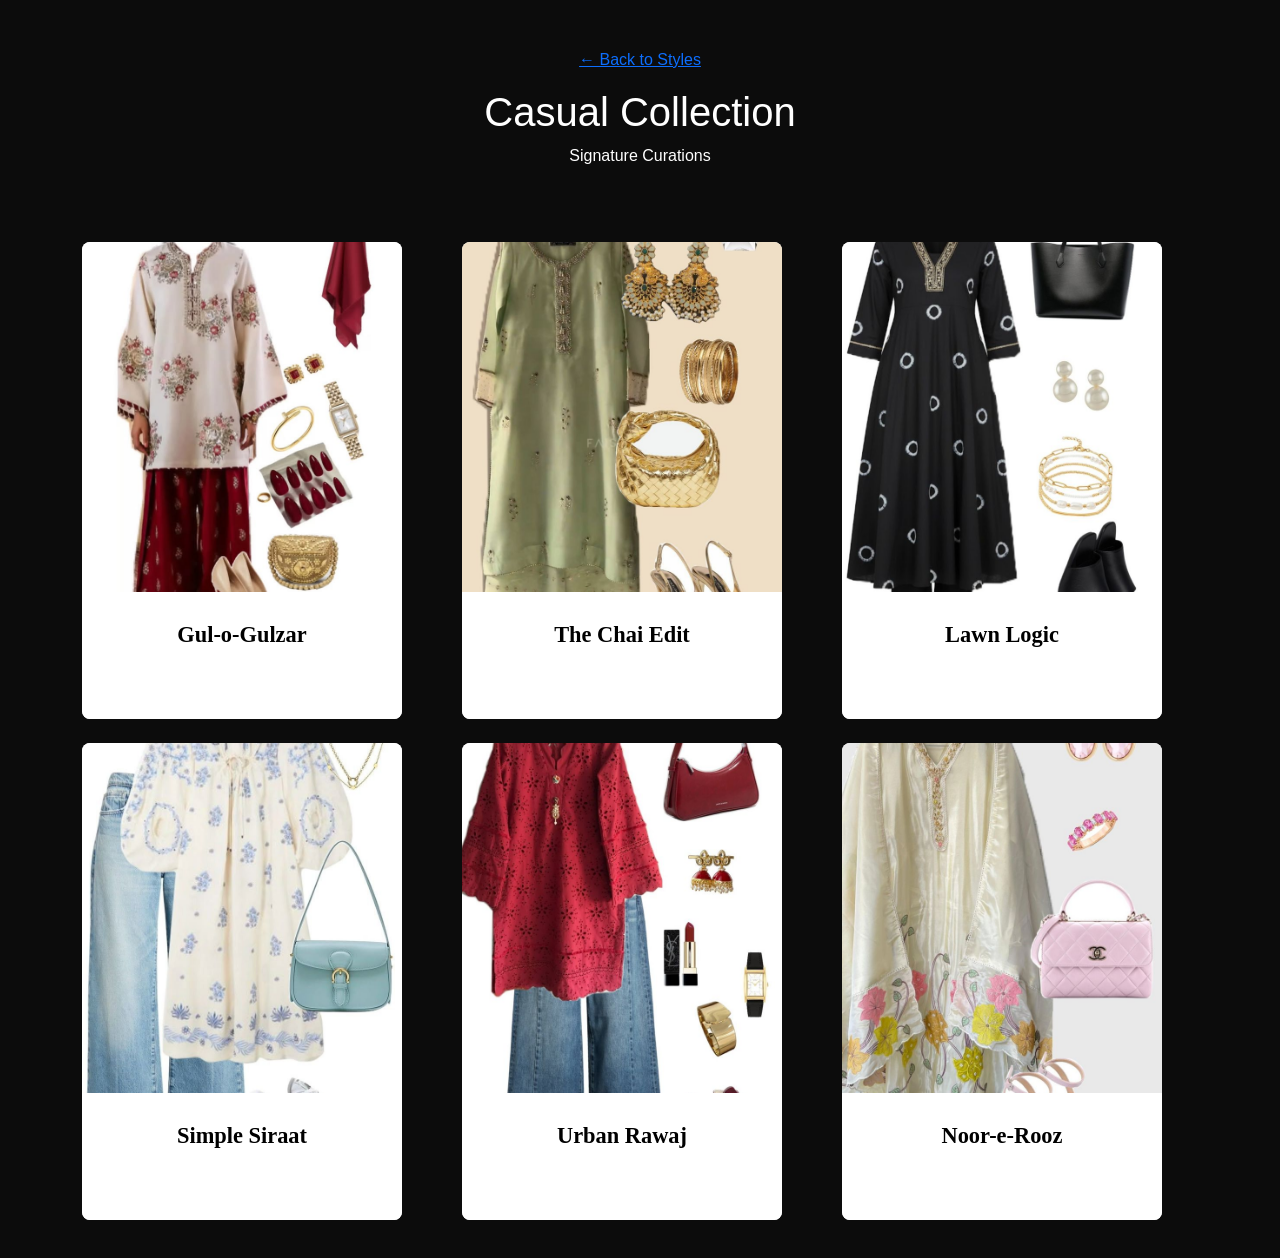
==== casual.html @ 70c7e0b5 "Added casual clothes" ====
<!DOCTYPE html>
<html lang="en">
<head>
    <meta charset="UTF-8">
    <meta name="viewport" content="width=device-width, initial-scale=1.0">
    <title>Formal Collection | Noir & Bloom</title>
    <link href="https://cdn.jsdelivr.net/npm/bootstrap@5.3.0/dist/css/bootstrap.min.css" rel="stylesheet">
    <link href="https://fonts.googleapis.com/css2?family=Syne:wght@700;800&display=swap" rel="stylesheet">
    <link rel="stylesheet" href="style.css">
</head>
<body>

    <header class="py-5 text-center">
        <a href="index.html" class="back-link">← Back to Styles</a>
        <h1 class="main-title mt-3">Casual Collection</h1>
        <p class="subtitle">Signature Curations</p>
    </header>

    <div class="container pb-5">
        <div class="row g-4">
            
           <div class="col-12 col-md-4">
                <div class="card vibe-card">
                    <div class="image-container">
                        <img src="images/gulzaar.jpg" alt="Look 1">
                    </div>
                    <div class="card-body">
                        <h5 class="card-title">Gul-o-Gulzar</h5>
                    </div>
                </div>
            </div>

           <div class="col-12 col-md-4">
                <div class="card vibe-card">
                    <div class="image-container">
                        <img src="images/embroided long mexi.jpg" alt="Look 2">
                    </div>
                    <div class="card-body">
                        <h5 class="card-title">The Chai Edit</h5>
                    </div>
                </div>
            </div>

            <div class="col-12 col-md-4">
                <div class="card vibe-card">
                    <div class="image-container">
                        <img src="images/lawn.jpeg" alt="Look 3">
                    </div>
                    <div class="card-body">
                        <h5 class="card-title">Lawn Logic</h5>
                    </div>
                </div>
            </div>

           <div class="col-12 col-md-4">
                <div class="card vibe-card">
                    <div class="image-container">
                        <img src="images/seerat.jpg" alt="Look 4">
                    </div>
                    <div class="card-body">
                        <h5 class="card-title">Simple Siraat</h5>
                    </div>
                </div>
            </div>

           <div class="col-12 col-md-4">
                <div class="card vibe-card">
                    <div class="image-container">
                        <img src="images/urban.jpeg" alt="Look 4">
                    </div>
                    <div class="card-body">
                        <h5 class="card-title">Urban Rawaj</h5>
                    </div>
                </div>
            </div>

            <div class="col-12 col-md-4">
                <div class="card vibe-card">
                    <div class="image-container">
                        <img src="images/noor.jpeg" alt="Look 4">
                    </div>
                    <div class="card-body">
                        <h5 class="card-title">Noor-e-Rooz</h5>
                    </div>
                </div>
            </div>

            </div>
    </div>

</body>
</html>
---- style.css ----
/* Global */
body {
    font-family: 'Inter', sans-serif;
    background-color: #0d0d0d;
    color: #fff;
    overflow-x: hidden;
}

/* Navbar */
.navbar {
    background: rgba(0,0,0,0.7);
    backdrop-filter: blur(10px);
}

.navbar-brand {
    font-family: 'Playfair Display', serif;
    font-size: 1.6rem;
    letter-spacing: 2px;
}

/* Hero */
.hero {
    height: 100vh;
    background: linear-gradient(rgba(0,0,0,0.6), rgba(0,0,0,0.8)),
                url('images/showroom.png');
    background-size: cover;
    background-position: center;
}

.hero h1 {
    font-family: 'Playfair Display', serif;
    font-weight: 700;
}

/* Section Title */
.section-title {
    font-family: 'Playfair Display', serif;
    font-size: 2.5rem;
    color: #f5f5f5;
}

/* Vibe Cards */
/* Vibe cards spacing fix */
#vibes .row {
    display: flex;
    justify-content: center;
    gap: 40px;   /* 👈 controls space between cards */
    flex-wrap: wrap;
}

/* Card width control for balance */
.vibe-card {
    font-family: 'Franklin Gothic Medium', 'Arial Narrow', Arial, sans-serif;
    width: 320px;
    margin: 10px 0;
}

.vibe-card img {
    height: 250px;
    object-fit: cover;
}

.vibe-card:hover {
    transform: translateY(-12px);
    transition: 0.3s ease;
}

/* Buttons */
.btn-dark {
    background: #000;
    border: 1px solid #fff;
}

/* Footer */
.footer {
    background: #000;
    font-size: 0.9rem;
    opacity: 0.8;
}

/*Outfit */
/* General Page Setup */
body {
    background-color: #0c0c0c; /* Deep black background */
    color: #ffffff;
    font-family: 'Segoe UI', Tahoma, Geneva, Verdana, sans-serif;
    margin: 0;
    padding: 0;
}

/* Card Container */
.vibe-card {
  font-family: 'Playfair Display', serif;
    background-color: #ffffff;
    border: none;
    border-radius: 8px;
    overflow: hidden;
    height: 100%;
    display: flex;
    flex-direction: column;
}

/* Image Handling */
.image-container {
    width: 100%;
    height: 350px; /* Adjust height to match your photo style */
    overflow: hidden;
}

.image-container img {
    width: 100%;
    height: 100%;
    object-fit: cover; /* Ensures images don't stretch */
}

/* Card Content Area */
.vibe-card .card-body {
    padding: 30px 20px;
    text-align: center;
    background-color: #ffffff;
}

.card-title {
    color: #000000;
    font-weight: 700;
    font-size: 1.4rem;
    margin-bottom: 20px;
}

/* The Black "Explore" Button */
.btn-explore {
    display: inline-block;
    background-color: #000000;
    color: #ffffff;
    padding: 10px 30px;
    text-decoration: none;
    font-weight: bold;
    border-radius: 6px;
    font-size: 0.9rem;
    transition: background 0.3s ease;
}

.btn-explore:hover {
    background-color: #333333;
    color: #ffffff;
}
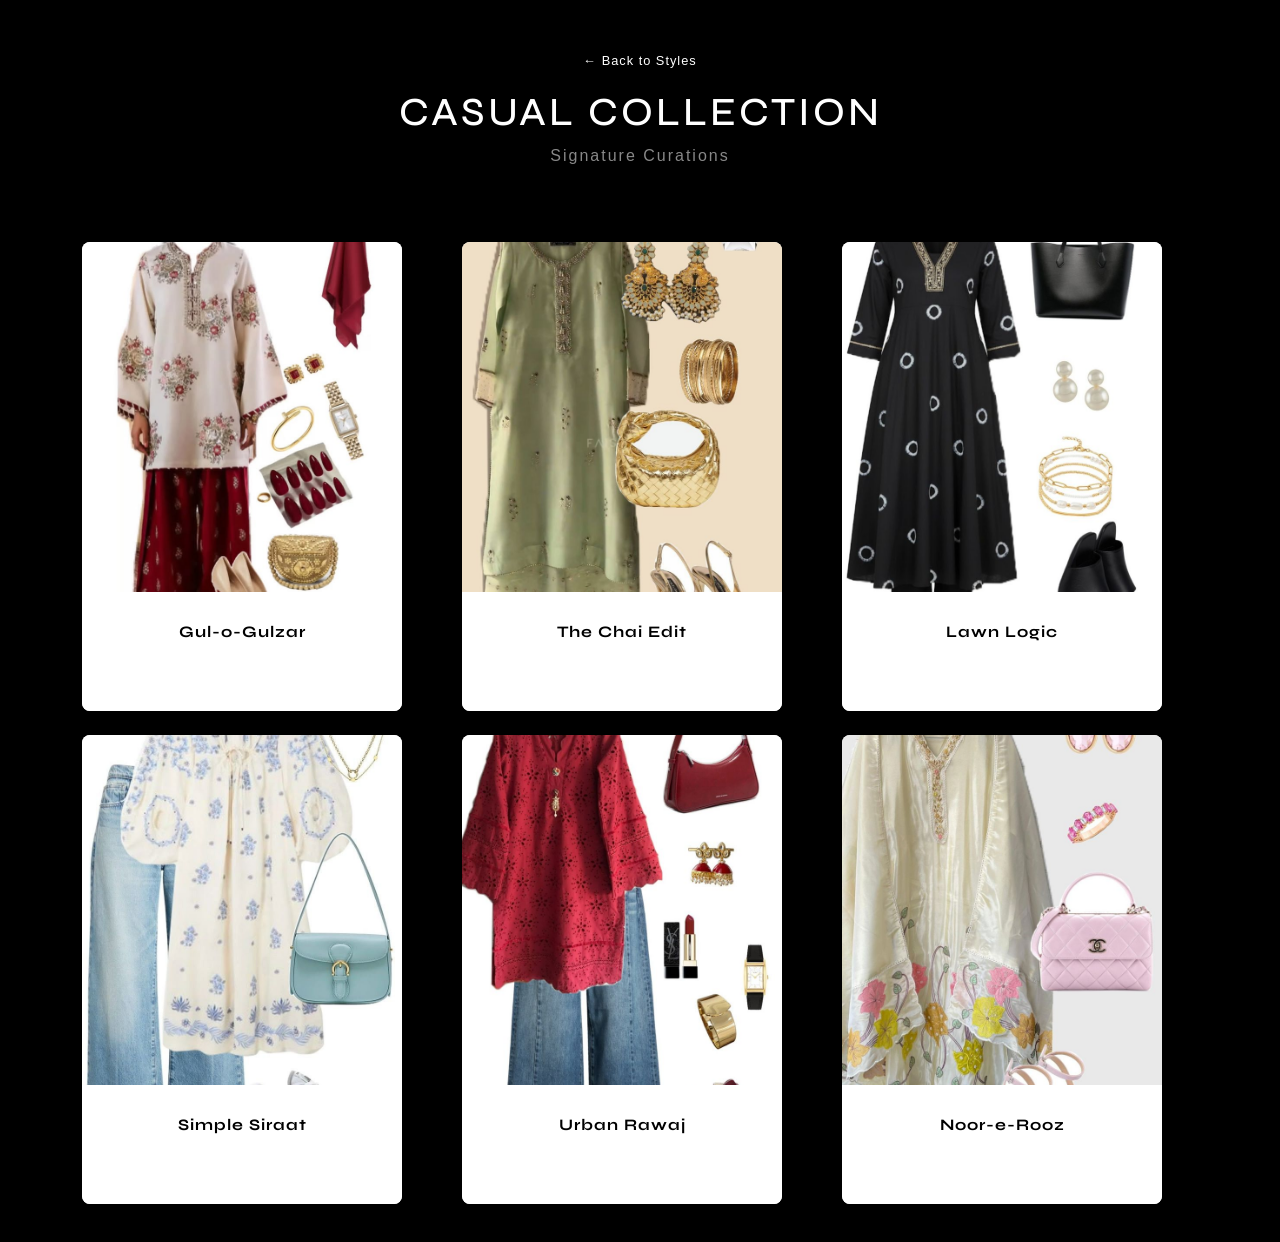
==== commit 2fc2bd81: "minor changes" ====
--- a/casual.html
+++ b/casual.html
@@ -3,7 +3,7 @@
 <head>
     <meta charset="UTF-8">
     <meta name="viewport" content="width=device-width, initial-scale=1.0">
-    <title>Formal Collection | Noir & Bloom</title>
+    <title>Casual Collection | Noir & Bloom</title>
     <link href="https://cdn.jsdelivr.net/npm/bootstrap@5.3.0/dist/css/bootstrap.min.css" rel="stylesheet">
     <link href="https://fonts.googleapis.com/css2?family=Syne:wght@700;800&display=swap" rel="stylesheet">
     <link rel="stylesheet" href="style.css">
--- a/style.css
+++ b/style.css
@@ -143,4 +143,122 @@
 .btn-explore:hover {
     background-color: #333333;
     color: #ffffff;
-}+}
+/* Dark Noir Theme */
+body {
+    background-color: #000000;
+    color: #ffffff;
+    font-family: 'Helvetica Neue', Arial, sans-serif;
+}
+
+.main-title {
+    font-family: 'Syne', sans-serif;
+    letter-spacing: 3px;
+    text-transform: uppercase;
+}
+
+.subtitle {
+    color: #888;
+    letter-spacing: 2px;
+}
+
+.back-link {
+    color: #fff !important;
+    text-decoration: none;
+    font-size: 0.8rem;
+    letter-spacing: 1px;
+}
+
+/* Card Styling to match image */
+.vibe-card {
+    background-color: #ffffff; /* White bottom area as seen in mockup */
+    overflow: hidden;
+    transition: transform 0.3s ease;
+}
+
+.image-container img {
+    width: 100%;
+    height: 350px;
+    object-fit: cover;
+    display: block;
+}
+
+.card-content {
+    padding: 30px 20px;
+    text-align: center;
+}
+
+.card-title {
+    color: #000; /* Black text on the white card area */
+    font-family: 'Syne', sans-serif;
+    font-size: 1rem;
+    margin-bottom: 20px;
+    letter-spacing: 1px;
+}
+
+/* Buttons */
+.btn-view {
+    background: transparent;
+    border: 1px solid #000;
+    color: #000;
+    padding: 10px 30px;
+    font-size: 0.75rem;
+    font-weight: 800;
+    letter-spacing: 1px;
+    transition: 0.3s;
+}
+
+.btn-view:hover {
+    background: #000;
+    color: #fff;
+}
+
+.btn-shop {
+    display: block;
+    background-color: #ffffff;
+    color: #000000;
+    text-align: center;
+    text-decoration: none;
+    padding: 15px;
+    font-weight: 800;
+    font-size: 0.8rem;
+    letter-spacing: 1px;
+}
+
+/* Modal Styling */
+.modal-content {
+    background-color: #0a0a0a;
+    border: 1px solid #333;
+    border-radius: 0;
+}
+
+.modal-header .btn-close {
+    filter: invert(1);
+}
+
+/* Ensure the box and text are clearly visible */
+.rec-box {
+    background: #111111; /* Slightly lighter than pure black */
+    padding: 15px;
+    border-left: 3px solid #ffffff; /* The white accent line */
+    margin-top: 20px;
+}
+
+/* Force white color for the header */
+.rec-box h6 {
+    color: #ffffff !important;
+    letter-spacing: 1px;
+}
+
+/* Override the dark 'text-muted' inside the recommendation box */
+.rec-box .text-muted {
+    color: #bbbbbb !important; /* Light gray for readability */
+    font-size: 0.85rem;
+}
+
+/* If the perfume name is inside a <strong> tag */
+.rec-box strong {
+    color: #ffffff !important;
+    font-weight: 700;
+}
+
